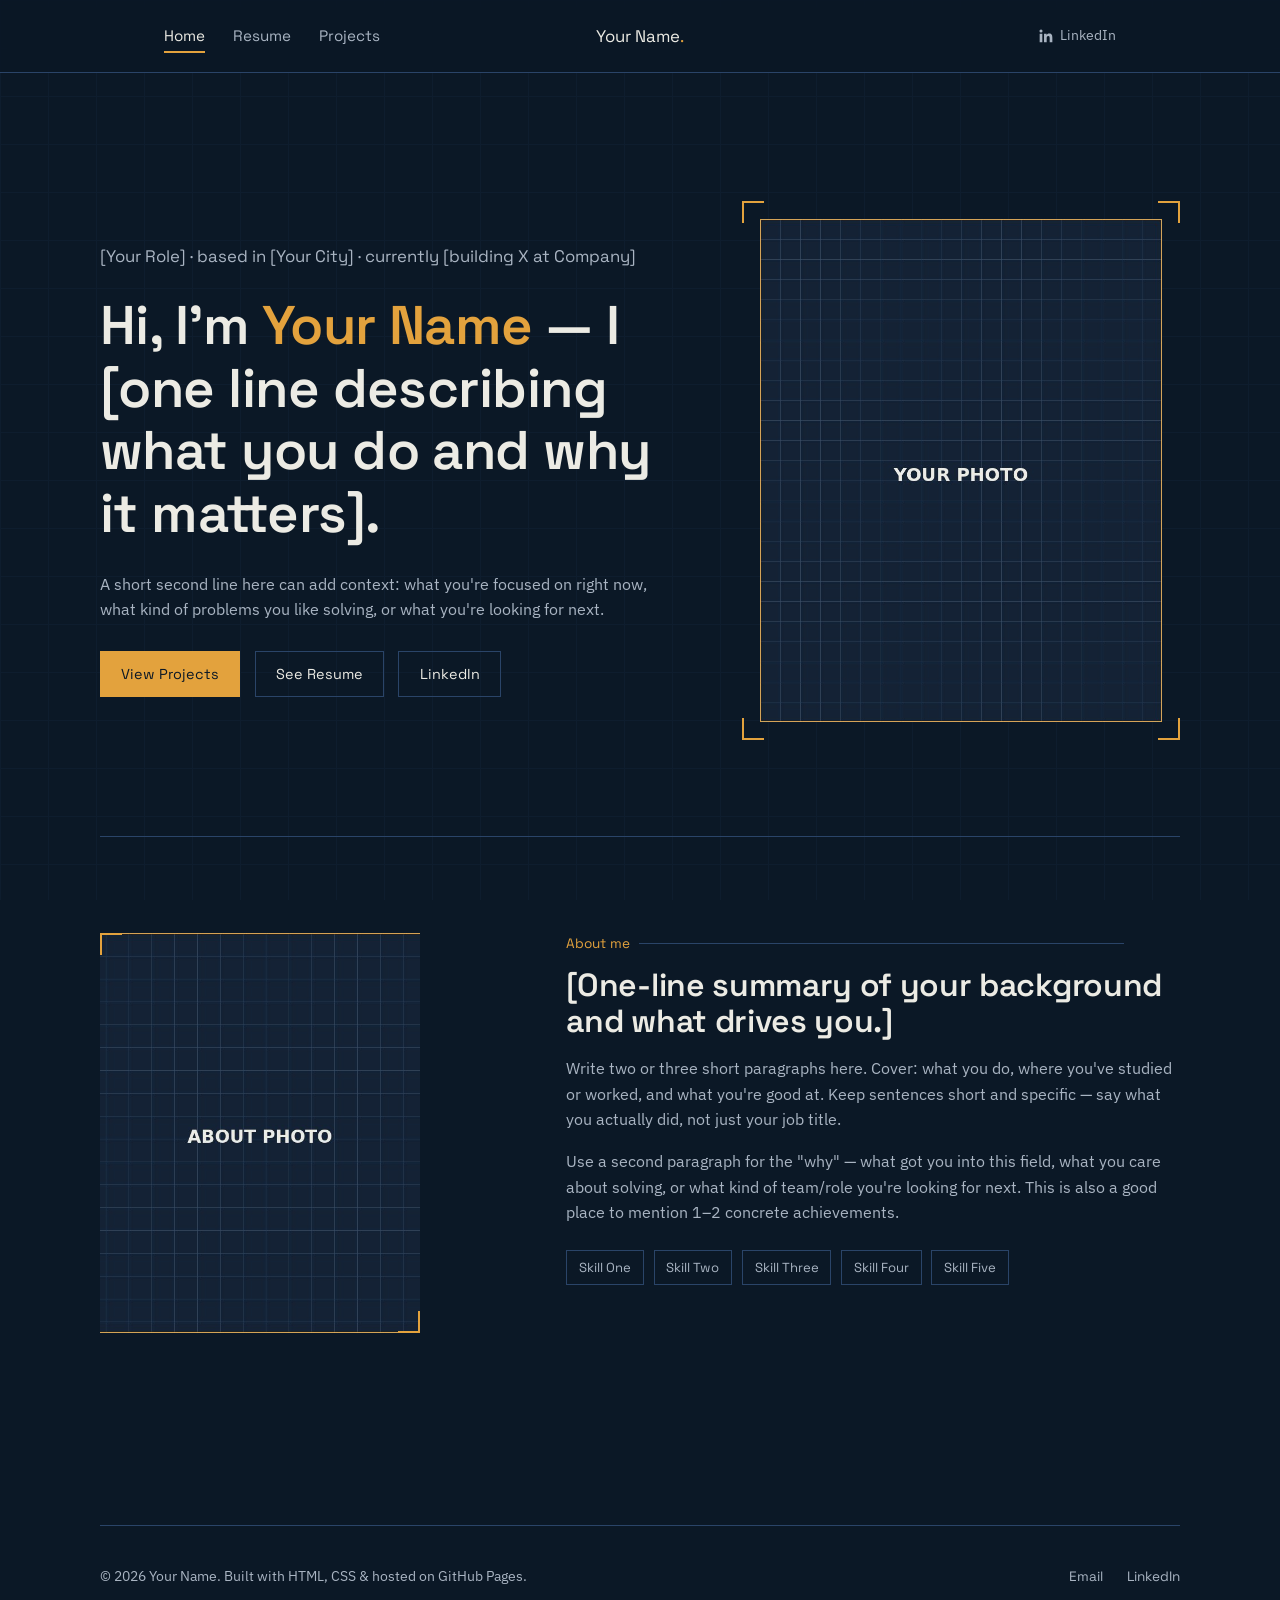
==== index.html @ 31d23232 "Update index.html" ====
<!DOCTYPE html>
<html lang="en">
<head>
<meta charset="UTF-8" />
<meta name="viewport" content="width=device-width, initial-scale=1" />
<!-- EDIT: page title + meta description -->
<title>Jonathan Acosta — Portfolio</title>
<meta name="description" content="Your Name is a [Your Role] based in [Your City]." />
<link rel="preconnect" href="https://fonts.googleapis.com">
<link rel="preconnect" href="https://fonts.gstatic.com" crossorigin>
<link href="https://fonts.googleapis.com/css2?family=Space+Grotesk:wght@500;600;700&family=IBM+Plex+Sans:wght@400;500&display=swap" rel="stylesheet">
<link rel="stylesheet" href="css/style.css" />
</head>
<body>

<!-- ============ NAV — reused on every page ============ -->
<nav class="site-nav">
  <div class="wrap">
    <button class="nav-toggle" aria-label="Toggle menu" aria-expanded="false">☰</button>
    <ul class="nav-tabs">
      <li><a href="index.html" aria-current="page">Home</a></li>
      <li><a href="resume.html">Resume</a></li>
      <li><a href="projects.html">Projects</a></li>
    </ul>
    <!-- EDIT: your name / site title -->
    <a href="index.html" class="nav-title">Your Name<span>.</span></a>
    <div class="nav-social">
      <!-- EDIT: your LinkedIn URL -->
      <a href="https://www.linkedin.com/in/jonathanacosta22/" target="_blank" rel="noopener">
        <svg viewBox="0 0 24 24"><path d="M20.45 20.45h-3.55v-5.57c0-1.33-.02-3.04-1.85-3.04-1.85 0-2.14 1.45-2.14 2.94v5.67H9.36V9h3.41v1.56h.05c.48-.9 1.64-1.85 3.38-1.85 3.6 0 4.27 2.37 4.27 5.46v6.28zM5.34 7.43a2.06 2.06 0 1 1 0-4.12 2.06 2.06 0 0 1 0 4.12zM7.12 20.45H3.56V9h3.56v11.45z"/></svg>
        <span class="label">LinkedIn</span>
      </a>
      <!-- Optional extra icons — duplicate the block above and swap the path/link if you want GitHub, email, etc. -->
    </div>
  </div>
</nav>

<!-- ============ HERO ============ -->
<header class="hero wrap">
  <div>
    <!-- EDIT: role / location / current focus -->
    <p class="role-line">[Your Role] · based in [Your City] · currently [building X at Company]</p>
    <h1>Hi, I'm <span class="accent">Your Name</span> — I [one line describing what you do and why it matters].</h1>
    <p>
      A short second line here can add context: what you're focused on right now,
      what kind of problems you like solving, or what you're looking for next.
    </p>
    <div class="hero-actions">
      <a class="btn primary" href="projects.html">View Projects</a>
      <a class="btn" href="resume.html">See Resume</a>
      <a class="btn" href="https://www.linkedin.com/in/your-handle/" target="_blank" rel="noopener">LinkedIn</a>
    </div>
  </div>
  <div class="frame">
    <!-- EDIT: swap for your own photo in /images -->
    <img src="images/profile-placeholder.jpg" alt="Portrait of Your Name" />
    <span class="corner tl"></span>
    <span class="corner tr"></span>
    <span class="corner bl"></span>
    <span class="corner br"></span>
  </div>
</header>

<!-- ============ ABOUT ME ============ -->
<section class="about wrap" id="about">
  <div class="frame">
    <!-- EDIT: second photo, or delete this whole .frame div to run text full-width -->
    <img src="images/about-placeholder.jpg" alt="" />
    <span class="corner tl"></span>
    <span class="corner br"></span>
  </div>
  <div class="about-copy">
    <p class="section-label">About me</p>
    <h2>[One-line summary of your background and what drives you.]</h2>
    <p>
      Write two or three short paragraphs here. Cover: what you do, where you've
      studied or worked, and what you're good at. Keep sentences short and
      specific — say what you actually did, not just your job title.
    </p>
    <p>
      Use a second paragraph for the "why" — what got you into this field,
      what you care about solving, or what kind of team/role you're looking for
      next. This is also a good place to mention 1–2 concrete achievements.
    </p>
    <div class="chips">
      <!-- EDIT: swap in your own core skills -->
      <span class="chip">Skill One</span>
      <span class="chip">Skill Two</span>
      <span class="chip">Skill Three</span>
      <span class="chip">Skill Four</span>
      <span class="chip">Skill Five</span>
    </div>
  </div>
</section>

<!-- ============ FOOTER — reused on every page ============ -->
<footer class="site-footer wrap">
  <!-- EDIT: your email + copyright name -->
  <p>© 2026 Your Name. Built with HTML, CSS &amp; hosted on GitHub Pages.</p>
  <div class="footer-links">
    <a href="mailto:you@example.com">Email</a>
    <a href="https://www.linkedin.com/in/your-handle/" target="_blank" rel="noopener">LinkedIn</a>
  </div>
</footer>

<script src="js/script.js"></script>
</body>
</html>
---- css/style.css ----
/* =========================================================
   PORTFOLIO TEMPLATE — STYLESHEET
   Theme: technical drafting / blueprint, built for an
   engineering-style portfolio. Colors, type and spacing
   are all defined as variables below — change them here
   and the whole site updates.
   ========================================================= */

:root {
  /* -- Color -- */
  --navy-900: #0b1826;   /* page background */
  --navy-800: #122238;   /* panels / nav / cards */
  --navy-700: #16283f;   /* hover panels */
  --line:     #2a4468;   /* hairlines, grid, borders */
  --paper:    #ecebe4;   /* primary text */
  --paper-dim:#a9b4c2;   /* secondary text */
  --accent:   #e3a23d;   /* brass accent — links, highlights */
  --accent-dim: #8c6a2b;

  /* -- Type -- */
  --font-display: "Space Grotesk", "Helvetica Neue", Arial, sans-serif;
  --font-body: "IBM Plex Sans", "Helvetica Neue", Arial, sans-serif;

  /* -- Layout -- */
  --maxw: 1080px;
  --gutter: clamp(20px, 5vw, 64px);
}

* { box-sizing: border-box; }

html {
  scroll-behavior: smooth;
}

@media (prefers-reduced-motion: reduce) {
  html { scroll-behavior: auto; }
  * { animation-duration: 0.01ms !important; transition-duration: 0.01ms !important; }
}

body {
  margin: 0;
  background: var(--navy-900);
  color: var(--paper);
  font-family: var(--font-body);
  font-size: 16px;
  line-height: 1.6;
  position: relative;
}

/* faint blueprint grid behind everything */
body::before {
  content: "";
  position: fixed;
  inset: 0;
  z-index: 0;
  pointer-events: none;
  background-image:
    linear-gradient(var(--line) 1px, transparent 1px),
    linear-gradient(90deg, var(--line) 1px, transparent 1px);
  background-size: 48px 48px;
  opacity: 0.12;
}

a { color: inherit; text-decoration: none; }
img { max-width: 100%; display: block; }
ul { list-style: none; margin: 0; padding: 0; }

.wrap {
  max-width: var(--maxw);
  margin: 0 auto;
  padding: 0 var(--gutter);
  position: relative;
  z-index: 1;
}

h1, h2, h3 {
  font-family: var(--font-display);
  font-weight: 600;
  line-height: 1.15;
  margin: 0 0 0.5em;
  letter-spacing: -0.01em;
}

p { margin: 0 0 1em; color: var(--paper-dim); max-width: 62ch; }

.section-label {
  font-family: var(--font-display);
  font-size: 0.85rem;
  color: var(--accent);
  margin: 0 0 0.75rem;
  display: flex;
  align-items: center;
  gap: 0.6em;
}
.section-label::after {
  content: "";
  flex: 1;
  height: 1px;
  background: var(--line);
}

/* keyboard focus visibility */
a:focus-visible,
button:focus-visible {
  outline: 2px solid var(--accent);
  outline-offset: 3px;
}

/* =========================================================
   NAV — Home / Resume / Projects tabs, centered title,
   LinkedIn (and optional icons) top right.
   ========================================================= */

.site-nav {
  position: sticky;
  top: 0;
  z-index: 10;
  background: rgba(11, 24, 38, 0.9);
  backdrop-filter: blur(8px);
  border-bottom: 1px solid var(--line);
}

.site-nav .wrap {
  display: grid;
  grid-template-columns: 1fr auto 1fr;
  align-items: center;
  gap: 1.5rem;
  min-height: 72px;
}

.nav-tabs {
  display: flex;
  gap: 1.75rem;
}

.nav-tabs a {
  font-family: var(--font-display);
  font-size: 0.95rem;
  color: var(--paper-dim);
  padding: 0.4em 0;
  border-bottom: 2px solid transparent;
  transition: color 0.15s ease, border-color 0.15s ease;
}

.nav-tabs a:hover { color: var(--paper); }

.nav-tabs a[aria-current="page"] {
  color: var(--paper);
  border-bottom-color: var(--accent);
}

.nav-title {
  font-family: var(--font-display);
  font-size: 1.05rem;
  text-align: center;
  white-space: nowrap;
  color: var(--paper);
}

.nav-title span { color: var(--accent); }

.nav-social {
  display: flex;
  justify-content: flex-end;
  gap: 1rem;
}

.nav-social a {
  display: inline-flex;
  align-items: center;
  gap: 0.4em;
  font-size: 0.85rem;
  color: var(--paper-dim);
  transition: color 0.15s ease;
}
.nav-social a:hover { color: var(--accent); }
.nav-social svg { width: 18px; height: 18px; fill: currentColor; }

.nav-toggle {
  display: none;
  background: none;
  border: 1px solid var(--line);
  color: var(--paper);
  width: 40px;
  height: 40px;
  align-items: center;
  justify-content: center;
}

/* =========================================================
   HERO (home page)
   ========================================================= */

.hero {
  padding: clamp(64px, 12vw, 128px) 0 clamp(48px, 8vw, 96px);
  display: grid;
  grid-template-columns: 1.3fr 1fr;
  gap: clamp(32px, 6vw, 72px);
  align-items: center;
}

.hero h1 {
  font-size: clamp(2.1rem, 4.4vw, 3.4rem);
  color: var(--paper);
}

.hero h1 .accent { color: var(--accent); }

.hero .role-line {
  font-family: var(--font-display);
  color: var(--paper-dim);
  font-size: 1.05rem;
  margin-bottom: 1.5rem;
}

.hero-actions {
  display: flex;
  flex-wrap: wrap;
  gap: 0.9rem;
  margin-top: 1.75rem;
}

.btn {
  font-family: var(--font-display);
  font-size: 0.9rem;
  padding: 0.75em 1.4em;
  border: 1px solid var(--line);
  color: var(--paper);
  transition: border-color 0.15s ease, color 0.15s ease, background 0.15s ease;
}

.btn:hover {
  border-color: var(--accent);
  color: var(--accent);
}

.btn.primary {
  background: var(--accent);
  border-color: var(--accent);
  color: var(--navy-900);
}
.btn.primary:hover {
  background: transparent;
  color: var(--accent);
}

/* corner-bracket photo frame */
.frame {
  position: relative;
  padding: 18px;
}
.frame img {
  width: 100%;
  aspect-ratio: 4 / 5;
  object-fit: cover;
  filter: grayscale(15%);
}
.frame .corner {
  position: absolute;
  width: 22px;
  height: 22px;
  border: 2px solid var(--accent);
}
.frame .corner.tl { top: 0; left: 0; border-right: none; border-bottom: none; }
.frame .corner.tr { top: 0; right: 0; border-left: none; border-bottom: none; }
.frame .corner.bl { bottom: 0; left: 0; border-right: none; border-top: none; }
.frame .corner.br { bottom: 0; right: 0; border-left: none; border-top: none; }

/* =========================================================
   ABOUT ME
   ========================================================= */

.about {
  padding: clamp(48px, 8vw, 96px) 0;
  border-top: 1px solid var(--line);
  display: grid;
  grid-template-columns: 0.9fr 1.4fr;
  gap: clamp(32px, 6vw, 72px);
  align-items: start;
}

.about .frame { padding: 0; max-width: 320px; }

.about-copy h2 { font-size: clamp(1.5rem, 2.6vw, 2rem); }

.chips {
  display: flex;
  flex-wrap: wrap;
  gap: 0.6rem;
  margin-top: 1.5rem;
}
.chip {
  font-family: var(--font-display);
  font-size: 0.82rem;
  padding: 0.45em 0.9em;
  border: 1px solid var(--line);
  color: var(--paper-dim);
}

/* =========================================================
   RESUME PAGE
   ========================================================= */

.page-header {
  padding: clamp(56px, 10vw, 100px) 0 clamp(32px, 5vw, 56px);
}

.page-header h1 { font-size: clamp(2rem, 4vw, 2.8rem); }

.page-header .lede {
  display: flex;
  justify-content: space-between;
  align-items: flex-end;
  gap: 1.5rem;
  flex-wrap: wrap;
}

.resume-section {
  padding: clamp(32px, 6vw, 56px) 0;
  border-top: 1px solid var(--line);
}

.timeline {
  position: relative;
  margin-top: 1.5rem;
}

.entry {
  display: grid;
  grid-template-columns: 160px 1fr;
  gap: clamp(16px, 4vw, 40px);
  padding: 1.6rem 0;
  border-top: 1px solid var(--line);
}
.entry:first-child { border-top: none; }

.entry .dates {
  font-family: var(--font-display);
  color: var(--accent);
  font-size: 0.88rem;
}

.entry h3 {
  font-size: 1.1rem;
  margin-bottom: 0.15em;
}

.entry .org {
  font-family: var(--font-display);
  color: var(--paper-dim);
  font-size: 0.92rem;
  margin-bottom: 0.6em;
}

.entry ul {
  margin-top: 0.6em;
}
.entry li {
  color: var(--paper-dim);
  position: relative;
  padding-left: 1.1em;
  margin-bottom: 0.4em;
  max-width: 62ch;
}
.entry li::before {
  content: "—";
  position: absolute;
  left: 0;
  color: var(--accent-dim);
}

.skills-grid {
  display: grid;
  grid-template-columns: repeat(auto-fit, minmax(200px, 1fr));
  gap: 2rem;
  margin-top: 1.5rem;
}
.skills-group h3 {
  font-size: 0.95rem;
  color: var(--paper);
  margin-bottom: 0.75em;
}

/* =========================================================
   PROJECTS PAGE
   ========================================================= */

.projects-grid {
  display: grid;
  grid-template-columns: repeat(auto-fit, minmax(280px, 1fr));
  gap: 1px;
  background: var(--line);
  border: 1px solid var(--line);
  margin-top: 2rem;
}

.project-card {
  background: var(--navy-900);
  padding: 1.6rem;
  display: flex;
  flex-direction: column;
  transition: background 0.15s ease;
}
.project-card:hover { background: var(--navy-800); }

.project-card .thumb {
  aspect-ratio: 16 / 10;
  overflow: hidden;
  margin-bottom: 1.1rem;
  border: 1px solid var(--line);
}
.project-card .thumb img {
  width: 100%;
  height: 100%;
  object-fit: cover;
}

.project-card h3 { font-size: 1.05rem; margin-bottom: 0.4em; }

.project-card .tags {
  display: flex;
  flex-wrap: wrap;
  gap: 0.4rem;
  margin: 0.7rem 0 0.9rem;
}
.project-card .tags span {
  font-family: var(--font-display);
  font-size: 0.72rem;
  color: var(--paper-dim);
  border: 1px solid var(--line);
  padding: 0.2em 0.6em;
}

.project-card .learn-more {
  margin-top: auto;
  font-family: var(--font-display);
  font-size: 0.88rem;
  color: var(--accent);
  padding-top: 0.6rem;
}

/* =========================================================
   FOOTER
   ========================================================= */

.site-footer {
  border-top: 1px solid var(--line);
  padding: 2.5rem 0 3rem;
  margin-top: clamp(48px, 8vw, 96px);
  display: flex;
  justify-content: space-between;
  align-items: center;
  flex-wrap: wrap;
  gap: 1rem;
}

.site-footer p { margin: 0; font-size: 0.85rem; }

.footer-links {
  display: flex;
  gap: 1.5rem;
}
.footer-links a {
  font-family: var(--font-display);
  font-size: 0.85rem;
  color: var(--paper-dim);
}
.footer-links a:hover { color: var(--accent); }

/* =========================================================
   RESPONSIVE
   ========================================================= */

@media (max-width: 820px) {
  .hero, .about { grid-template-columns: 1fr; }
  .about .frame { max-width: 220px; }
  .entry { grid-template-columns: 1fr; gap: 0.4rem; }
}

@media (max-width: 700px) {
  .nav-tabs {
    position: fixed;
    top: 72px;
    left: 0;
    right: 0;
    background: var(--navy-800);
    border-bottom: 1px solid var(--line);
    flex-direction: column;
    gap: 0;
    padding: 0.5rem var(--gutter) 1rem;
    transform: translateY(-140%);
    transition: transform 0.2s ease;
  }
  .nav-tabs.open { transform: translateY(0); }
  .nav-tabs a { padding: 0.7em 0; border-bottom: 1px solid var(--line); }
  .nav-toggle { display: flex; }
  .site-nav .wrap { grid-template-columns: auto 1fr auto; }
  .nav-title { text-align: left; }
  .nav-social span.label { display: none; }
}
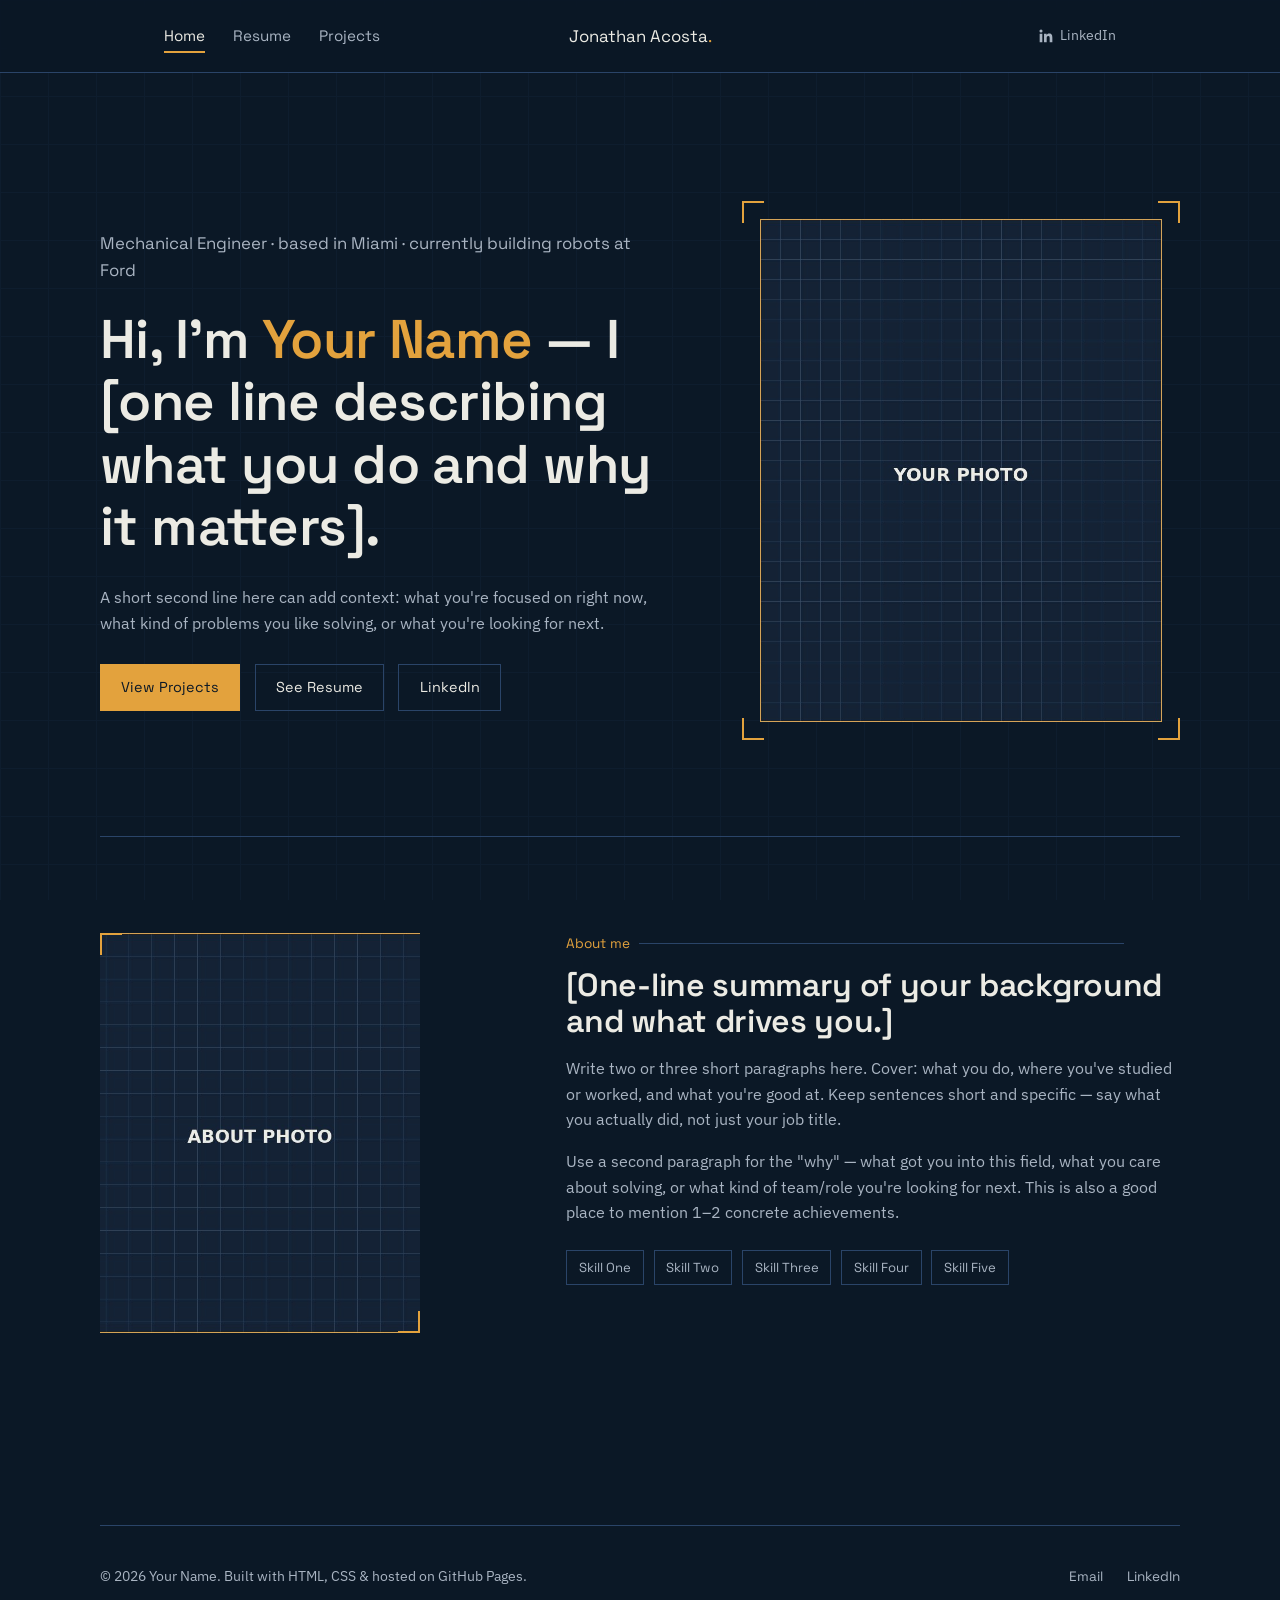
==== commit f876caf3: "Update index.html" ====
--- a/index.html
+++ b/index.html
@@ -5,7 +5,7 @@
 <meta name="viewport" content="width=device-width, initial-scale=1" />
 <!-- EDIT: page title + meta description -->
 <title>Jonathan Acosta — Portfolio</title>
-<meta name="description" content="Your Name is a [Your Role] based in [Your City]." />
+<meta name="description" content="Jonathan Acosta is a [Mechanical Engineer] based in [Miami]." />
 <link rel="preconnect" href="https://fonts.googleapis.com">
 <link rel="preconnect" href="https://fonts.gstatic.com" crossorigin>
 <link href="https://fonts.googleapis.com/css2?family=Space+Grotesk:wght@500;600;700&family=IBM+Plex+Sans:wght@400;500&display=swap" rel="stylesheet">
@@ -23,7 +23,7 @@
       <li><a href="projects.html">Projects</a></li>
     </ul>
     <!-- EDIT: your name / site title -->
-    <a href="index.html" class="nav-title">Your Name<span>.</span></a>
+    <a href="index.html" class="nav-title">Jonathan Acosta<span>.</span></a>
     <div class="nav-social">
       <!-- EDIT: your LinkedIn URL -->
       <a href="https://www.linkedin.com/in/jonathanacosta22/" target="_blank" rel="noopener">
@@ -39,7 +39,7 @@
 <header class="hero wrap">
   <div>
     <!-- EDIT: role / location / current focus -->
-    <p class="role-line">[Your Role] · based in [Your City] · currently [building X at Company]</p>
+    <p class="role-line">Mechanical Engineer · based in Miami · currently building robots at Ford</p>
     <h1>Hi, I'm <span class="accent">Your Name</span> — I [one line describing what you do and why it matters].</h1>
     <p>
       A short second line here can add context: what you're focused on right now,
@@ -98,8 +98,8 @@
   <!-- EDIT: your email + copyright name -->
   <p>© 2026 Your Name. Built with HTML, CSS &amp; hosted on GitHub Pages.</p>
   <div class="footer-links">
-    <a href="mailto:you@example.com">Email</a>
-    <a href="https://www.linkedin.com/in/your-handle/" target="_blank" rel="noopener">LinkedIn</a>
+    <a href="mailto:acostajo22@gmail.com">Email</a>
+    <a href="https://www.linkedin.com/in/jonathanacosta22/" target="_blank" rel="noopener">LinkedIn</a>
   </div>
 </footer>
 
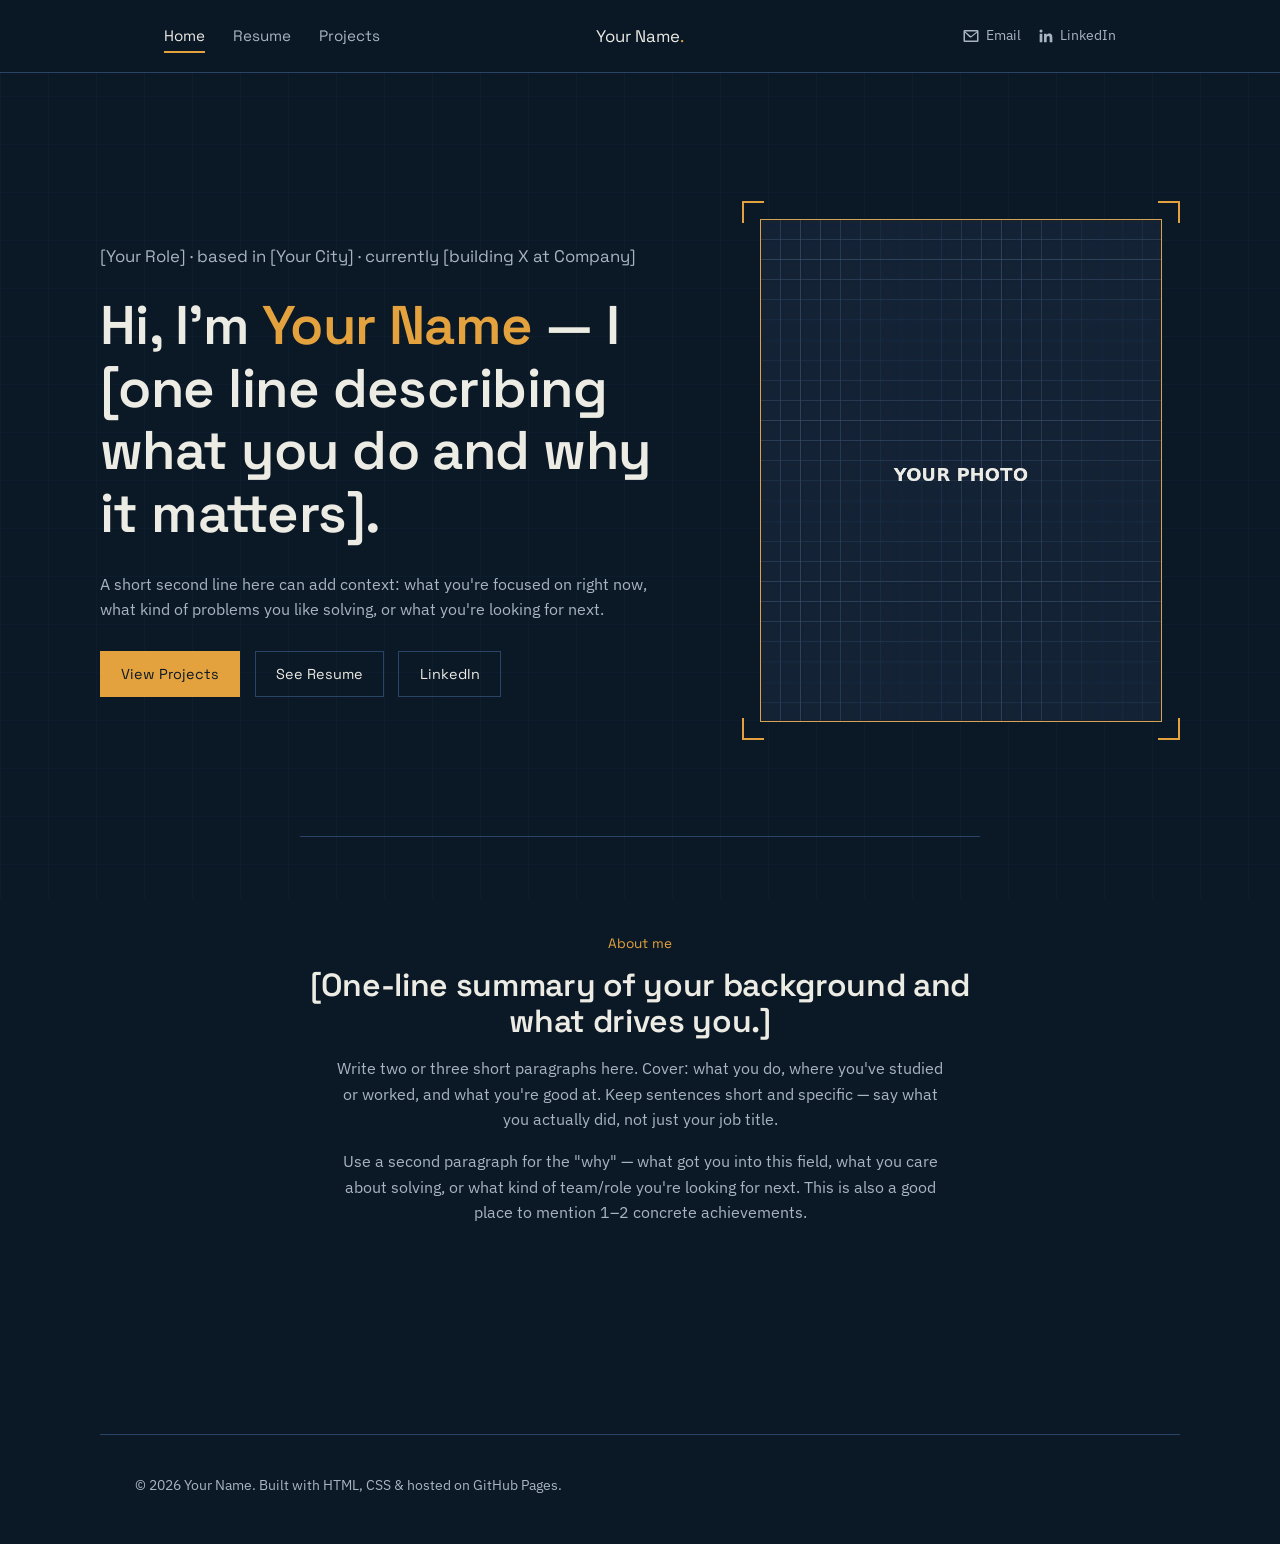
==== commit 9ef1bb76: "Updated" ====
--- a/index.html
+++ b/index.html
@@ -4,8 +4,8 @@
 <meta charset="UTF-8" />
 <meta name="viewport" content="width=device-width, initial-scale=1" />
 <!-- EDIT: page title + meta description -->
-<title>Jonathan Acosta — Portfolio</title>
-<meta name="description" content="Jonathan Acosta is a [Mechanical Engineer] based in [Miami]." />
+<title>Your Name — Portfolio</title>
+<meta name="description" content="Your Name is a [Your Role] based in [Your City]." />
 <link rel="preconnect" href="https://fonts.googleapis.com">
 <link rel="preconnect" href="https://fonts.gstatic.com" crossorigin>
 <link href="https://fonts.googleapis.com/css2?family=Space+Grotesk:wght@500;600;700&family=IBM+Plex+Sans:wght@400;500&display=swap" rel="stylesheet">
@@ -23,14 +23,19 @@
       <li><a href="projects.html">Projects</a></li>
     </ul>
     <!-- EDIT: your name / site title -->
-    <a href="index.html" class="nav-title">Jonathan Acosta<span>.</span></a>
+    <a href="index.html" class="nav-title">Your Name<span>.</span></a>
     <div class="nav-social">
+      <!-- EDIT: your email address -->
+      <a href="mailto:you@example.com">
+        <svg viewBox="0 0 24 24"><path d="M2 5.5A1.5 1.5 0 0 1 3.5 4h17A1.5 1.5 0 0 1 22 5.5v13a1.5 1.5 0 0 1-1.5 1.5h-17A1.5 1.5 0 0 1 2 18.5v-13zm2.2.5 7.02 5.61a1.2 1.2 0 0 0 1.5 0L19.8 6H4.2zM4 7.76V18h16V7.76l-6.99 5.59a2.7 2.7 0 0 1-3.38 0L4 7.76z"/></svg>
+        <span class="label">Email</span>
+      </a>
       <!-- EDIT: your LinkedIn URL -->
-      <a href="https://www.linkedin.com/in/jonathanacosta22/" target="_blank" rel="noopener">
+      <a href="https://www.linkedin.com/in/your-handle/" target="_blank" rel="noopener">
         <svg viewBox="0 0 24 24"><path d="M20.45 20.45h-3.55v-5.57c0-1.33-.02-3.04-1.85-3.04-1.85 0-2.14 1.45-2.14 2.94v5.67H9.36V9h3.41v1.56h.05c.48-.9 1.64-1.85 3.38-1.85 3.6 0 4.27 2.37 4.27 5.46v6.28zM5.34 7.43a2.06 2.06 0 1 1 0-4.12 2.06 2.06 0 0 1 0 4.12zM7.12 20.45H3.56V9h3.56v11.45z"/></svg>
         <span class="label">LinkedIn</span>
       </a>
-      <!-- Optional extra icons — duplicate the block above and swap the path/link if you want GitHub, email, etc. -->
+      <!-- Optional extra icons — duplicate a block above and swap the path/link if you want GitHub, etc. -->
     </div>
   </div>
 </nav>
@@ -39,7 +44,7 @@
 <header class="hero wrap">
   <div>
     <!-- EDIT: role / location / current focus -->
-    <p class="role-line">Mechanical Engineer · based in Miami · currently building robots at Ford</p>
+    <p class="role-line">[Your Role] · based in [Your City] · currently [building X at Company]</p>
     <h1>Hi, I'm <span class="accent">Your Name</span> — I [one line describing what you do and why it matters].</h1>
     <p>
       A short second line here can add context: what you're focused on right now,
@@ -63,12 +68,6 @@
 
 <!-- ============ ABOUT ME ============ -->
 <section class="about wrap" id="about">
-  <div class="frame">
-    <!-- EDIT: second photo, or delete this whole .frame div to run text full-width -->
-    <img src="images/about-placeholder.jpg" alt="" />
-    <span class="corner tl"></span>
-    <span class="corner br"></span>
-  </div>
   <div class="about-copy">
     <p class="section-label">About me</p>
     <h2>[One-line summary of your background and what drives you.]</h2>
@@ -82,25 +81,13 @@
       what you care about solving, or what kind of team/role you're looking for
       next. This is also a good place to mention 1–2 concrete achievements.
     </p>
-    <div class="chips">
-      <!-- EDIT: swap in your own core skills -->
-      <span class="chip">Skill One</span>
-      <span class="chip">Skill Two</span>
-      <span class="chip">Skill Three</span>
-      <span class="chip">Skill Four</span>
-      <span class="chip">Skill Five</span>
-    </div>
   </div>
 </section>
 
 <!-- ============ FOOTER — reused on every page ============ -->
 <footer class="site-footer wrap">
-  <!-- EDIT: your email + copyright name -->
+  <!-- EDIT: your copyright name -->
   <p>© 2026 Your Name. Built with HTML, CSS &amp; hosted on GitHub Pages.</p>
-  <div class="footer-links">
-    <a href="mailto:acostajo22@gmail.com">Email</a>
-    <a href="https://www.linkedin.com/in/jonathanacosta22/" target="_blank" rel="noopener">LinkedIn</a>
-  </div>
 </footer>
 
 <script src="js/script.js"></script>
--- a/css/style.css
+++ b/css/style.css
@@ -273,21 +273,23 @@
 .about {
   padding: clamp(48px, 8vw, 96px) 0;
   border-top: 1px solid var(--line);
-  display: grid;
-  grid-template-columns: 0.9fr 1.4fr;
-  gap: clamp(32px, 6vw, 72px);
-  align-items: start;
-}
-
-.about .frame { padding: 0; max-width: 320px; }
+  max-width: 680px;
+  margin: 0 auto;
+  text-align: center;
+}
+
+.about .section-label { justify-content: center; }
+.about .section-label::after { display: none; }
 
 .about-copy h2 { font-size: clamp(1.5rem, 2.6vw, 2rem); }
+.about-copy p { margin-left: auto; margin-right: auto; }
 
 .chips {
   display: flex;
   flex-wrap: wrap;
   gap: 0.6rem;
   margin-top: 1.5rem;
+  justify-content: center;
 }
 .chip {
   font-family: var(--font-display);
@@ -440,6 +442,160 @@
 }
 
 /* =========================================================
+   PROJECTS — company dropdown + detailed entry format + gallery
+   ========================================================= */
+
+.company-select-wrap {
+  margin: 2rem 0 0.5rem;
+}
+
+.company-select-wrap label {
+  display: block;
+  font-family: var(--font-display);
+  font-size: 0.82rem;
+  color: var(--paper-dim);
+  margin-bottom: 0.5rem;
+}
+
+.company-select {
+  font-family: var(--font-display);
+  font-size: 1rem;
+  color: var(--paper);
+  background: var(--navy-800);
+  border: 1px solid var(--line);
+  padding: 0.75em 1em;
+  min-width: 260px;
+  max-width: 100%;
+  appearance: none;
+  -webkit-appearance: none;
+  background-image: linear-gradient(45deg, transparent 50%, var(--accent) 50%), linear-gradient(135deg, var(--accent) 50%, transparent 50%);
+  background-position: calc(100% - 20px) center, calc(100% - 15px) center;
+  background-size: 5px 5px, 5px 5px;
+  background-repeat: no-repeat;
+}
+.company-select:focus-visible {
+  outline: 2px solid var(--accent);
+  outline-offset: 2px;
+}
+
+.tab-panel { display: none; }
+.tab-panel.active { display: block; }
+
+.project-entry {
+  padding: clamp(28px, 5vw, 48px) 0;
+  border-top: 1px solid var(--line);
+}
+.project-entry:first-of-type { border-top: none; padding-top: clamp(16px, 3vw, 24px); }
+
+.project-entry h3 {
+  font-size: clamp(1.05rem, 2vw, 1.3rem);
+  text-decoration: underline;
+  text-decoration-color: var(--accent-dim);
+  text-underline-offset: 4px;
+  margin-bottom: 1.1rem;
+}
+
+/* Carousel — used for project-entry photos and gallery photos.
+   Shows one image at a time with prev/next arrows and a counter. */
+.carousel {
+  position: relative;
+  border: 1px solid var(--line);
+  background: var(--navy-800);
+  margin-bottom: 1.5rem;
+}
+.project-entry .carousel { margin-bottom: 1.5rem; }
+.gallery-section .carousel { max-width: 480px; margin: 1.5rem 0 0; }
+
+.carousel-track {
+  position: relative;
+  aspect-ratio: 4 / 3;
+  overflow: hidden;
+}
+.carousel-slide {
+  position: absolute;
+  inset: 0;
+  width: 100%;
+  height: 100%;
+  object-fit: cover;
+  opacity: 0;
+  visibility: hidden;
+  transition: opacity 0.25s ease;
+}
+.carousel-slide.active {
+  opacity: 1;
+  visibility: visible;
+}
+
+.carousel-btn {
+  position: absolute;
+  top: 50%;
+  transform: translateY(-50%);
+  width: 34px;
+  height: 34px;
+  display: flex;
+  align-items: center;
+  justify-content: center;
+  background: rgba(11, 24, 38, 0.7);
+  border: 1px solid var(--accent);
+  color: var(--paper);
+  font-family: var(--font-display);
+  font-size: 1.15rem;
+  line-height: 1;
+  cursor: pointer;
+  transition: background 0.15s ease, color 0.15s ease;
+  z-index: 2;
+}
+.carousel-btn:hover { background: var(--accent); color: var(--navy-900); }
+.carousel-btn.prev { left: 10px; }
+.carousel-btn.next { right: 10px; }
+
+.carousel-counter {
+  position: absolute;
+  bottom: 10px;
+  right: 12px;
+  font-family: var(--font-display);
+  font-size: 0.76rem;
+  color: var(--paper);
+  background: rgba(11, 24, 38, 0.7);
+  border: 1px solid var(--line);
+  padding: 0.2em 0.55em;
+  z-index: 2;
+}
+
+.project-meta p { max-width: 68ch; }
+.project-meta p strong {
+  font-family: var(--font-display);
+  color: var(--paper);
+}
+
+.project-meta h4 {
+  font-family: var(--font-display);
+  font-size: 0.92rem;
+  color: var(--paper);
+  margin: 1.1rem 0 0.5rem;
+}
+
+.project-meta ul { margin: 0 0 1rem; }
+.project-meta li {
+  color: var(--paper-dim);
+  position: relative;
+  padding-left: 1.1em;
+  margin-bottom: 0.4em;
+  max-width: 62ch;
+}
+.project-meta li::before {
+  content: "—";
+  position: absolute;
+  left: 0;
+  color: var(--accent-dim);
+}
+
+.gallery-section {
+  padding: clamp(28px, 5vw, 48px) 0 clamp(40px, 6vw, 64px);
+  border-top: 1px solid var(--line);
+}
+
+/* =========================================================
    FOOTER
    ========================================================= */
 
@@ -447,25 +603,10 @@
   border-top: 1px solid var(--line);
   padding: 2.5rem 0 3rem;
   margin-top: clamp(48px, 8vw, 96px);
-  display: flex;
-  justify-content: space-between;
-  align-items: center;
-  flex-wrap: wrap;
-  gap: 1rem;
+  text-align: center;
 }
 
 .site-footer p { margin: 0; font-size: 0.85rem; }
-
-.footer-links {
-  display: flex;
-  gap: 1.5rem;
-}
-.footer-links a {
-  font-family: var(--font-display);
-  font-size: 0.85rem;
-  color: var(--paper-dim);
-}
-.footer-links a:hover { color: var(--accent); }
 
 /* =========================================================
    RESPONSIVE
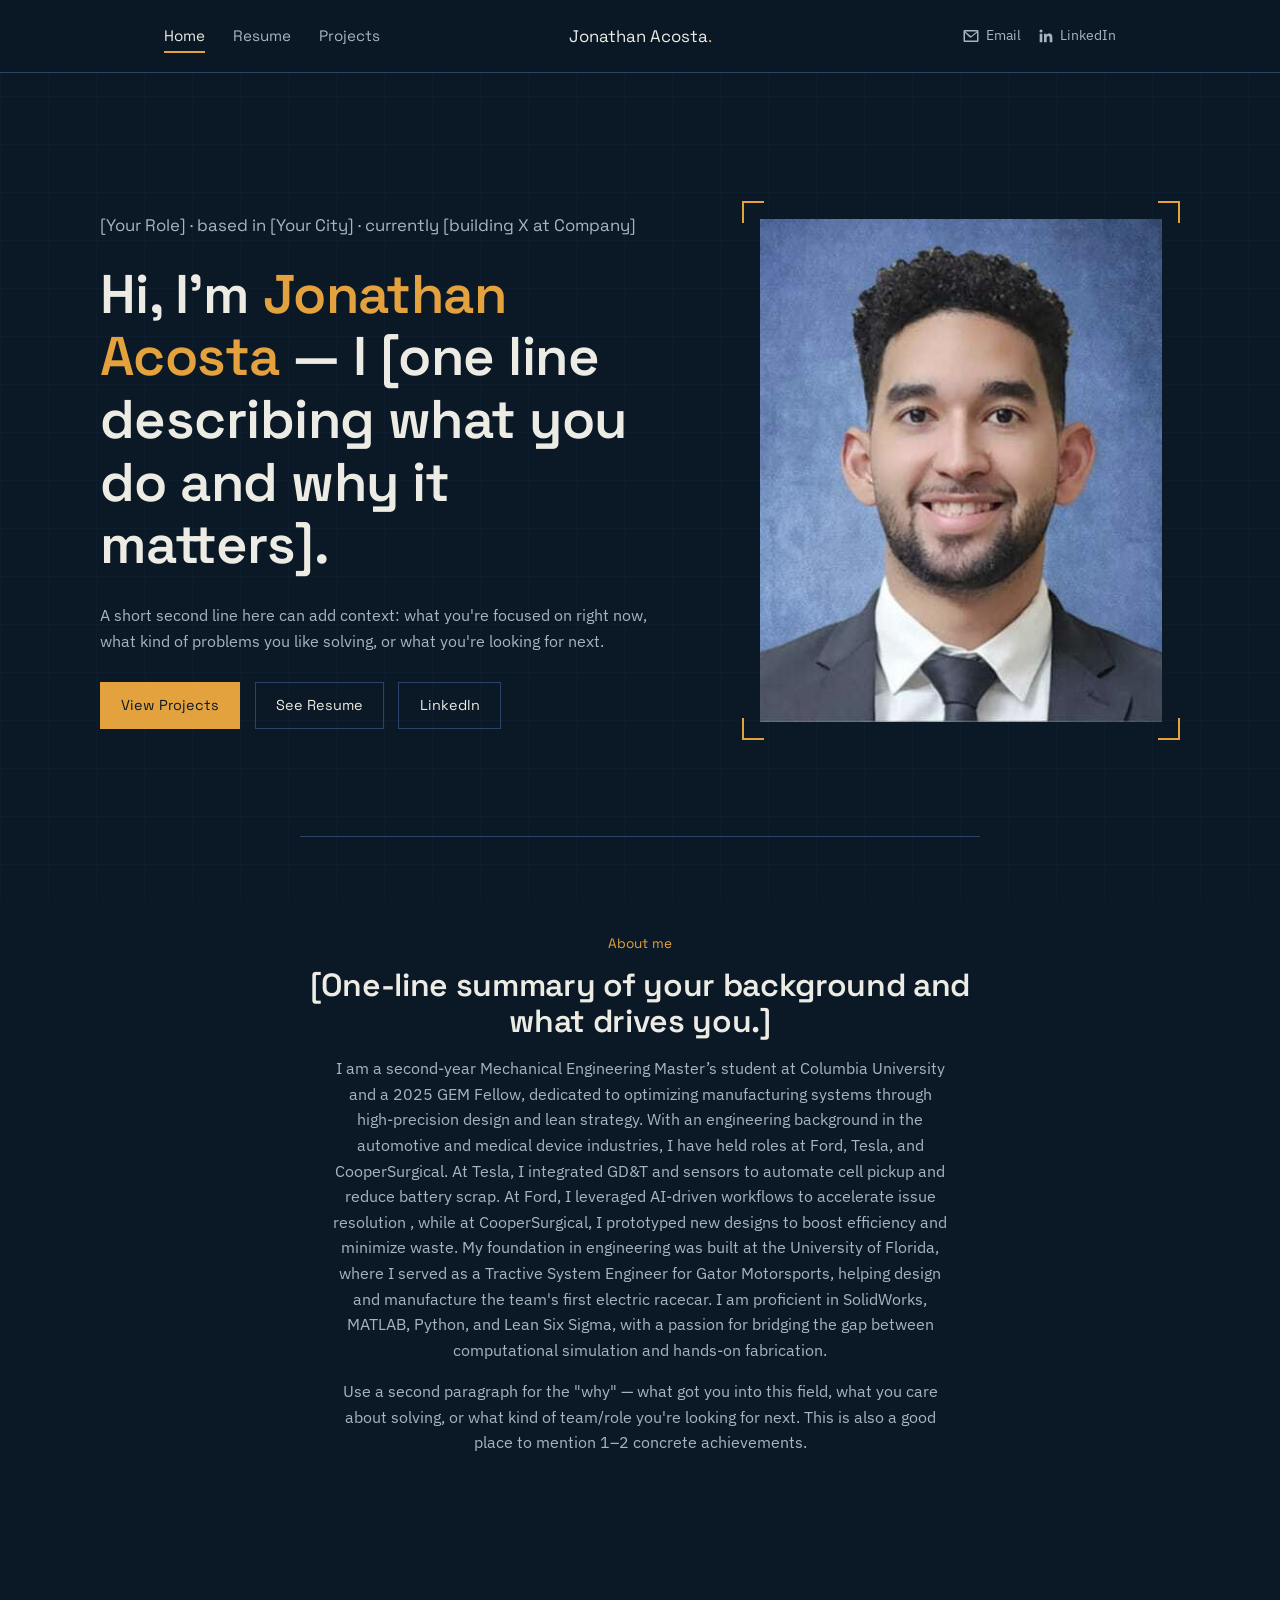
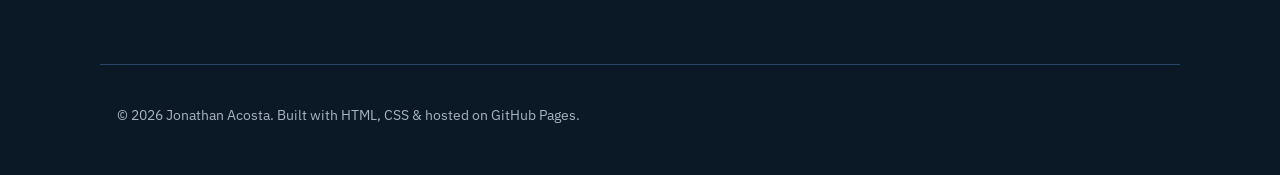
==== commit 522d66b7: "Resume Updates" ====
--- a/index.html
+++ b/index.html
@@ -4,8 +4,8 @@
 <meta charset="UTF-8" />
 <meta name="viewport" content="width=device-width, initial-scale=1" />
 <!-- EDIT: page title + meta description -->
-<title>Your Name — Portfolio</title>
-<meta name="description" content="Your Name is a [Your Role] based in [Your City]." />
+<title>Jonathan Acosta — Portfolio</title>
+<meta name="description" content="Jonathan Acosta is a [Your Role] based in [Your City]." />
 <link rel="preconnect" href="https://fonts.googleapis.com">
 <link rel="preconnect" href="https://fonts.gstatic.com" crossorigin>
 <link href="https://fonts.googleapis.com/css2?family=Space+Grotesk:wght@500;600;700&family=IBM+Plex+Sans:wght@400;500&display=swap" rel="stylesheet">
@@ -23,15 +23,15 @@
       <li><a href="projects.html">Projects</a></li>
     </ul>
     <!-- EDIT: your name / site title -->
-    <a href="index.html" class="nav-title">Your Name<span>.</span></a>
+    <a href="index.html" class="nav-title">Jonathan Acosta<span>.</span></a>
     <div class="nav-social">
       <!-- EDIT: your email address -->
-      <a href="mailto:you@example.com">
+      <a href="mailto:acostajo22@gmail.com">
         <svg viewBox="0 0 24 24"><path d="M2 5.5A1.5 1.5 0 0 1 3.5 4h17A1.5 1.5 0 0 1 22 5.5v13a1.5 1.5 0 0 1-1.5 1.5h-17A1.5 1.5 0 0 1 2 18.5v-13zm2.2.5 7.02 5.61a1.2 1.2 0 0 0 1.5 0L19.8 6H4.2zM4 7.76V18h16V7.76l-6.99 5.59a2.7 2.7 0 0 1-3.38 0L4 7.76z"/></svg>
         <span class="label">Email</span>
       </a>
       <!-- EDIT: your LinkedIn URL -->
-      <a href="https://www.linkedin.com/in/your-handle/" target="_blank" rel="noopener">
+      <a href="https://www.linkedin.com/in/jonathanacosta22/" target="_blank" rel="noopener">
         <svg viewBox="0 0 24 24"><path d="M20.45 20.45h-3.55v-5.57c0-1.33-.02-3.04-1.85-3.04-1.85 0-2.14 1.45-2.14 2.94v5.67H9.36V9h3.41v1.56h.05c.48-.9 1.64-1.85 3.38-1.85 3.6 0 4.27 2.37 4.27 5.46v6.28zM5.34 7.43a2.06 2.06 0 1 1 0-4.12 2.06 2.06 0 0 1 0 4.12zM7.12 20.45H3.56V9h3.56v11.45z"/></svg>
         <span class="label">LinkedIn</span>
       </a>
@@ -45,7 +45,7 @@
   <div>
     <!-- EDIT: role / location / current focus -->
     <p class="role-line">[Your Role] · based in [Your City] · currently [building X at Company]</p>
-    <h1>Hi, I'm <span class="accent">Your Name</span> — I [one line describing what you do and why it matters].</h1>
+    <h1>Hi, I'm <span class="accent">Jonathan Acosta</span> — I [one line describing what you do and why it matters].</h1>
     <p>
       A short second line here can add context: what you're focused on right now,
       what kind of problems you like solving, or what you're looking for next.
@@ -72,9 +72,9 @@
     <p class="section-label">About me</p>
     <h2>[One-line summary of your background and what drives you.]</h2>
     <p>
-      Write two or three short paragraphs here. Cover: what you do, where you've
-      studied or worked, and what you're good at. Keep sentences short and
-      specific — say what you actually did, not just your job title.
+I am a second-year Mechanical Engineering Master’s student at Columbia University and a 2025 GEM Fellow, dedicated to optimizing manufacturing systems through high-precision design and lean strategy. 
+With an engineering background in the automotive and medical device industries, I have held roles at Ford, Tesla, and CooperSurgical. At Tesla, I integrated GD&T and sensors to automate cell pickup and reduce battery scrap. At Ford, I leveraged AI-driven workflows to accelerate issue resolution , while at CooperSurgical, I prototyped new designs to boost efficiency and minimize waste.
+My foundation in engineering was built at the University of Florida, where I served as a Tractive System Engineer for Gator Motorsports, helping design and manufacture the team's first electric racecar. I am proficient in SolidWorks, MATLAB, Python, and Lean Six Sigma, with a passion for bridging the gap between computational simulation and hands-on fabrication.
     </p>
     <p>
       Use a second paragraph for the "why" — what got you into this field,
@@ -87,7 +87,7 @@
 <!-- ============ FOOTER — reused on every page ============ -->
 <footer class="site-footer wrap">
   <!-- EDIT: your copyright name -->
-  <p>© 2026 Your Name. Built with HTML, CSS &amp; hosted on GitHub Pages.</p>
+  <p>© 2026 Jonathan Acosta. Built with HTML, CSS &amp; hosted on GitHub Pages.</p>
 </footer>
 
 <script src="js/script.js"></script>
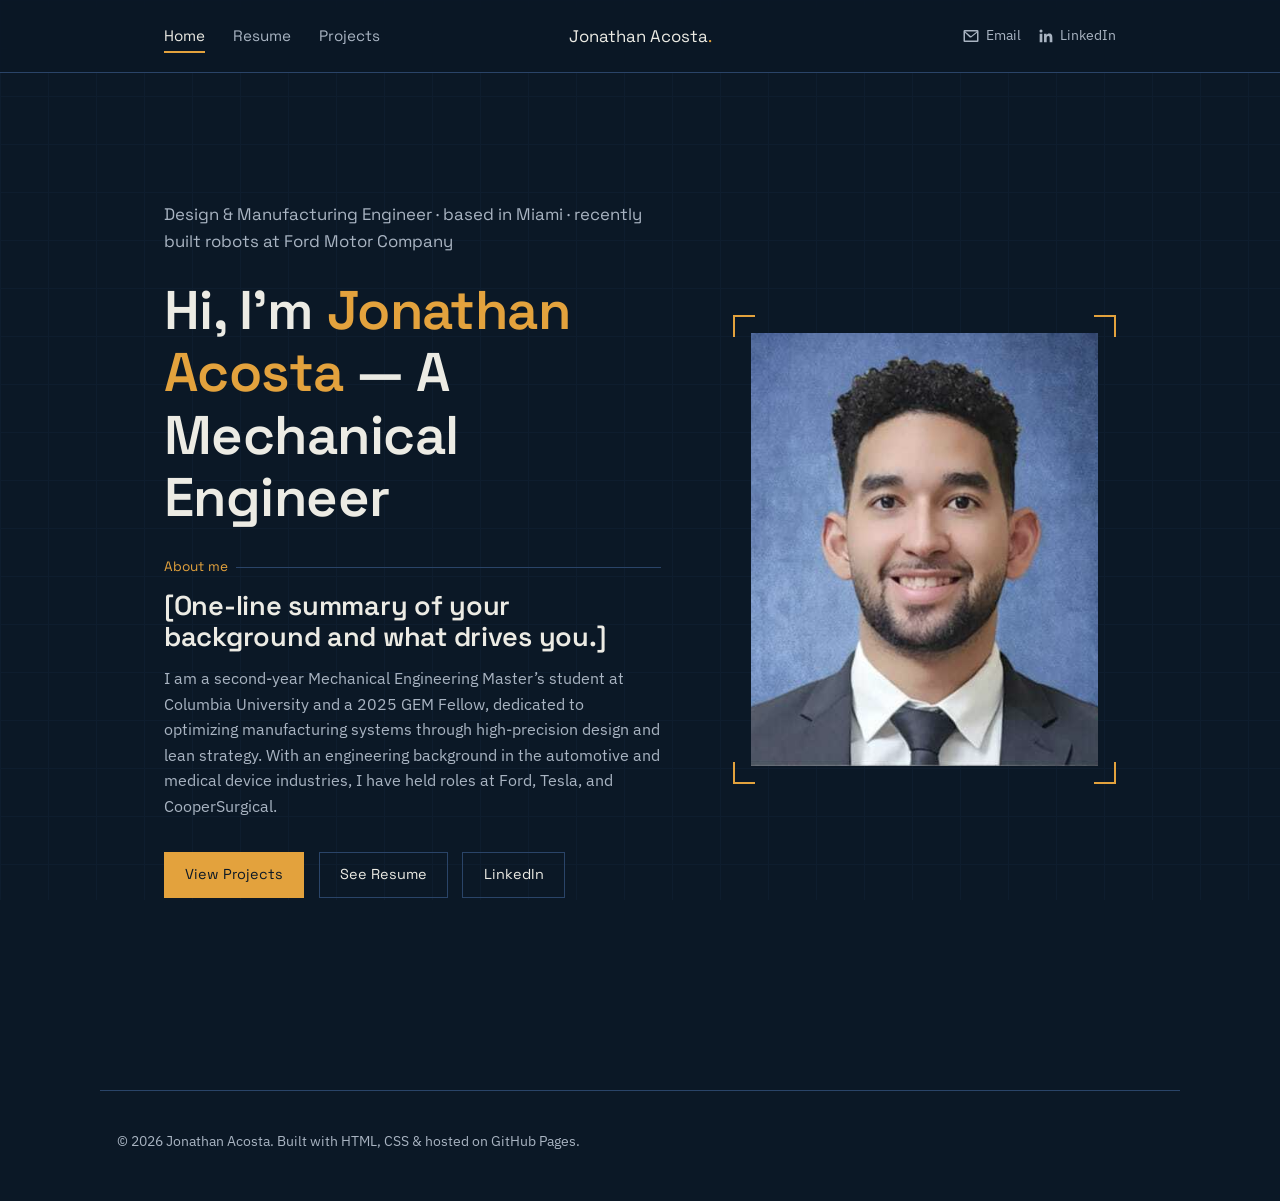
==== commit 29a86367: "Formatting Improvements" ====
--- a/index.html
+++ b/index.html
@@ -35,7 +35,6 @@
         <svg viewBox="0 0 24 24"><path d="M20.45 20.45h-3.55v-5.57c0-1.33-.02-3.04-1.85-3.04-1.85 0-2.14 1.45-2.14 2.94v5.67H9.36V9h3.41v1.56h.05c.48-.9 1.64-1.85 3.38-1.85 3.6 0 4.27 2.37 4.27 5.46v6.28zM5.34 7.43a2.06 2.06 0 1 1 0-4.12 2.06 2.06 0 0 1 0 4.12zM7.12 20.45H3.56V9h3.56v11.45z"/></svg>
         <span class="label">LinkedIn</span>
       </a>
-      <!-- Optional extra icons — duplicate a block above and swap the path/link if you want GitHub, etc. -->
     </div>
   </div>
 </nav>
@@ -44,45 +43,33 @@
 <header class="hero wrap">
   <div>
     <!-- EDIT: role / location / current focus -->
-    <p class="role-line">[Your Role] · based in [Your City] · currently [building X at Company]</p>
-    <h1>Hi, I'm <span class="accent">Jonathan Acosta</span> — I [one line describing what you do and why it matters].</h1>
-    <p>
-      A short second line here can add context: what you're focused on right now,
-      what kind of problems you like solving, or what you're looking for next.
-    </p>
+    <p class="role-line">Design & Manufacturing Engineer · based in Miami · recently built robots at Ford Motor Company</p>
+    <h1>Hi, I'm <span class="accent">Jonathan Acosta</span> — A Mechanical Engineer</h1>
+
+    <div class="about-copy">
+      <p class="section-label">About me</p>
+      <h2>[One-line summary of your background and what drives you.]</h2>
+      <p>
+I am a second-year Mechanical Engineering Master’s student at Columbia University and a 2025 GEM Fellow, dedicated to optimizing manufacturing systems through high-precision design and lean strategy. 
+With an engineering background in the automotive and medical device industries, I have held roles at Ford, Tesla, and CooperSurgical. 
+      </p>
+    </div>
+
     <div class="hero-actions">
       <a class="btn primary" href="projects.html">View Projects</a>
       <a class="btn" href="resume.html">See Resume</a>
-      <a class="btn" href="https://www.linkedin.com/in/your-handle/" target="_blank" rel="noopener">LinkedIn</a>
+      <a class="btn" href="https://www.linkedin.com/in/jonathanacosta22/" target="_blank" rel="noopener">LinkedIn</a>
     </div>
   </div>
   <div class="frame">
     <!-- EDIT: swap for your own photo in /images -->
-    <img src="images/profile-placeholder.jpg" alt="Portrait of Your Name" />
+    <img src="images/profile-placeholder.jpg" alt="Portrait of Jonathan Acosta" />
     <span class="corner tl"></span>
     <span class="corner tr"></span>
     <span class="corner bl"></span>
     <span class="corner br"></span>
   </div>
 </header>
-
-<!-- ============ ABOUT ME ============ -->
-<section class="about wrap" id="about">
-  <div class="about-copy">
-    <p class="section-label">About me</p>
-    <h2>[One-line summary of your background and what drives you.]</h2>
-    <p>
-I am a second-year Mechanical Engineering Master’s student at Columbia University and a 2025 GEM Fellow, dedicated to optimizing manufacturing systems through high-precision design and lean strategy. 
-With an engineering background in the automotive and medical device industries, I have held roles at Ford, Tesla, and CooperSurgical. At Tesla, I integrated GD&T and sensors to automate cell pickup and reduce battery scrap. At Ford, I leveraged AI-driven workflows to accelerate issue resolution , while at CooperSurgical, I prototyped new designs to boost efficiency and minimize waste.
-My foundation in engineering was built at the University of Florida, where I served as a Tractive System Engineer for Gator Motorsports, helping design and manufacture the team's first electric racecar. I am proficient in SolidWorks, MATLAB, Python, and Lean Six Sigma, with a passion for bridging the gap between computational simulation and hands-on fabrication.
-    </p>
-    <p>
-      Use a second paragraph for the "why" — what got you into this field,
-      what you care about solving, or what kind of team/role you're looking for
-      next. This is also a good place to mention 1–2 concrete achievements.
-    </p>
-  </div>
-</section>
 
 <!-- ============ FOOTER — reused on every page ============ -->
 <footer class="site-footer wrap">
@@ -92,4 +79,4 @@
 
 <script src="js/script.js"></script>
 </body>
-</html>
+</html>
--- a/css/style.css
+++ b/css/style.css
@@ -192,7 +192,8 @@
    ========================================================= */
 
 .hero {
-  padding: clamp(64px, 12vw, 128px) 0 clamp(48px, 8vw, 96px);
+  padding-top: clamp(64px, 12vw, 128px);
+  padding-bottom: clamp(48px, 8vw, 96px);
   display: grid;
   grid-template-columns: 1.3fr 1fr;
   gap: clamp(32px, 6vw, 72px);
@@ -270,26 +271,17 @@
    ABOUT ME
    ========================================================= */
 
-.about {
-  padding: clamp(48px, 8vw, 96px) 0;
-  border-top: 1px solid var(--line);
-  max-width: 680px;
-  margin: 0 auto;
-  text-align: center;
-}
-
-.about .section-label { justify-content: center; }
-.about .section-label::after { display: none; }
-
-.about-copy h2 { font-size: clamp(1.5rem, 2.6vw, 2rem); }
-.about-copy p { margin-left: auto; margin-right: auto; }
+.about-copy {
+  margin: 1.5rem 0 2rem;
+}
+
+.about-copy h2 { font-size: clamp(1.3rem, 2.2vw, 1.7rem); }
 
 .chips {
   display: flex;
   flex-wrap: wrap;
   gap: 0.6rem;
   margin-top: 1.5rem;
-  justify-content: center;
 }
 .chip {
   font-family: var(--font-display);
@@ -613,8 +605,7 @@
    ========================================================= */
 
 @media (max-width: 820px) {
-  .hero, .about { grid-template-columns: 1fr; }
-  .about .frame { max-width: 220px; }
+  .hero { grid-template-columns: 1fr; }
   .entry { grid-template-columns: 1fr; gap: 0.4rem; }
 }
 
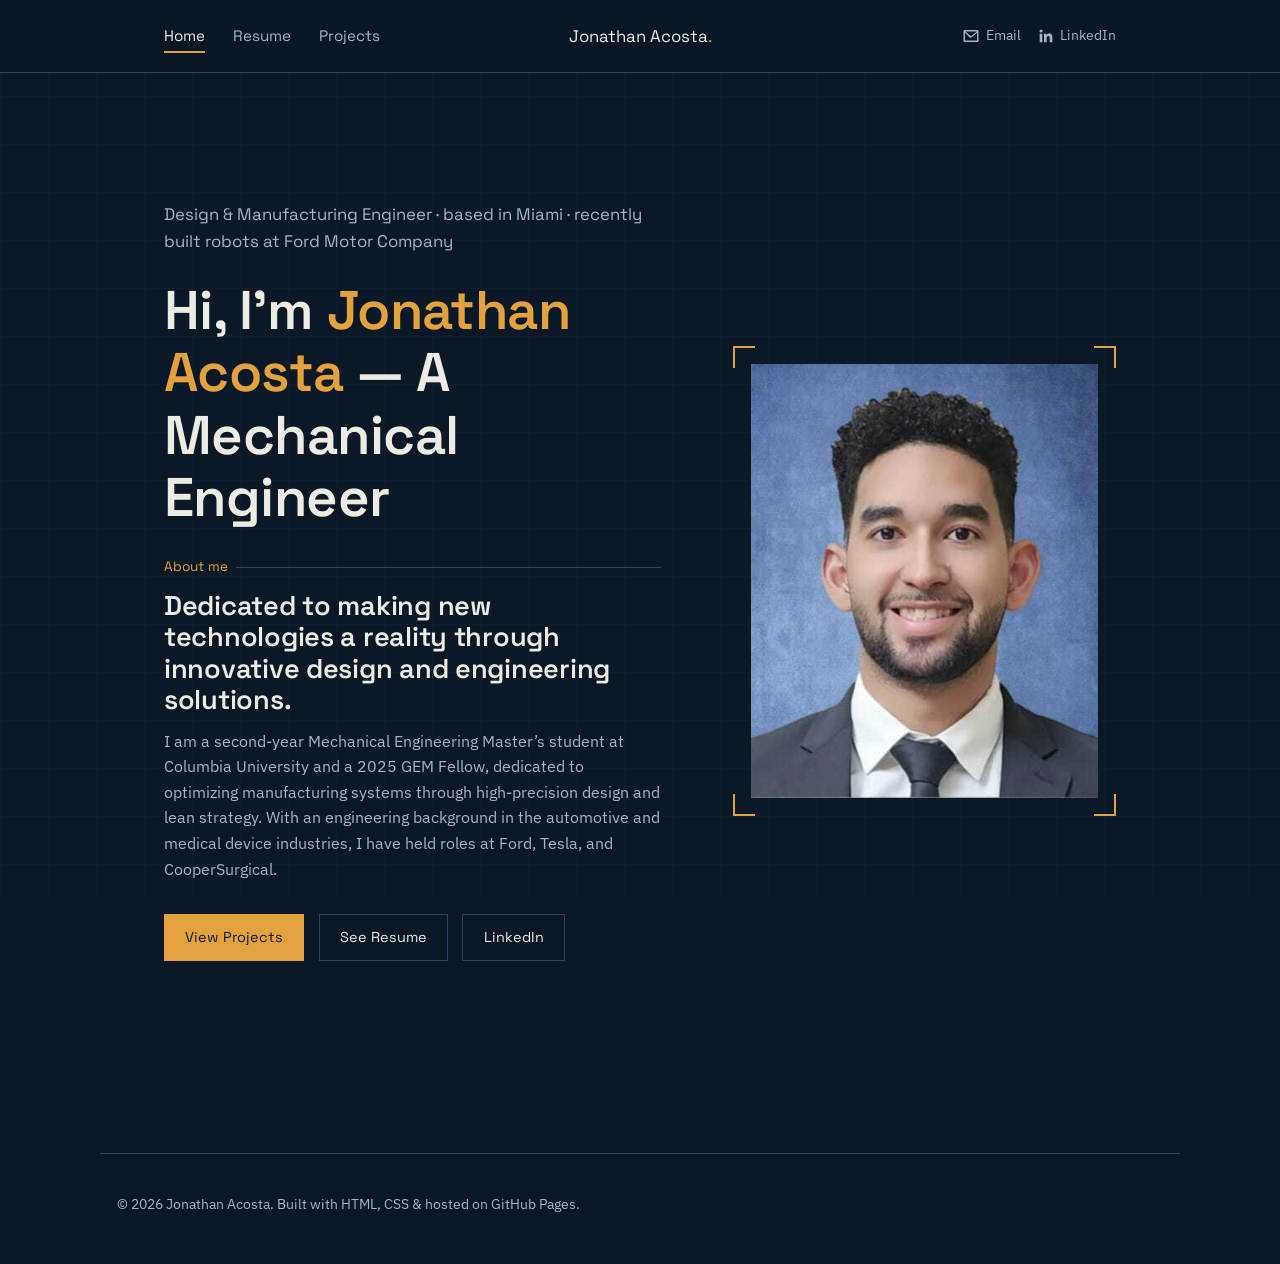
==== commit da5a8d65: "Home_Change" ====
--- a/index.html
+++ b/index.html
@@ -48,7 +48,7 @@
 
     <div class="about-copy">
       <p class="section-label">About me</p>
-      <h2>[One-line summary of your background and what drives you.]</h2>
+      <h2>Dedicated to making new technologies a reality through innovative design and engineering solutions.</h2>
       <p>
 I am a second-year Mechanical Engineering Master’s student at Columbia University and a 2025 GEM Fellow, dedicated to optimizing manufacturing systems through high-precision design and lean strategy. 
 With an engineering background in the automotive and medical device industries, I have held roles at Ford, Tesla, and CooperSurgical. 
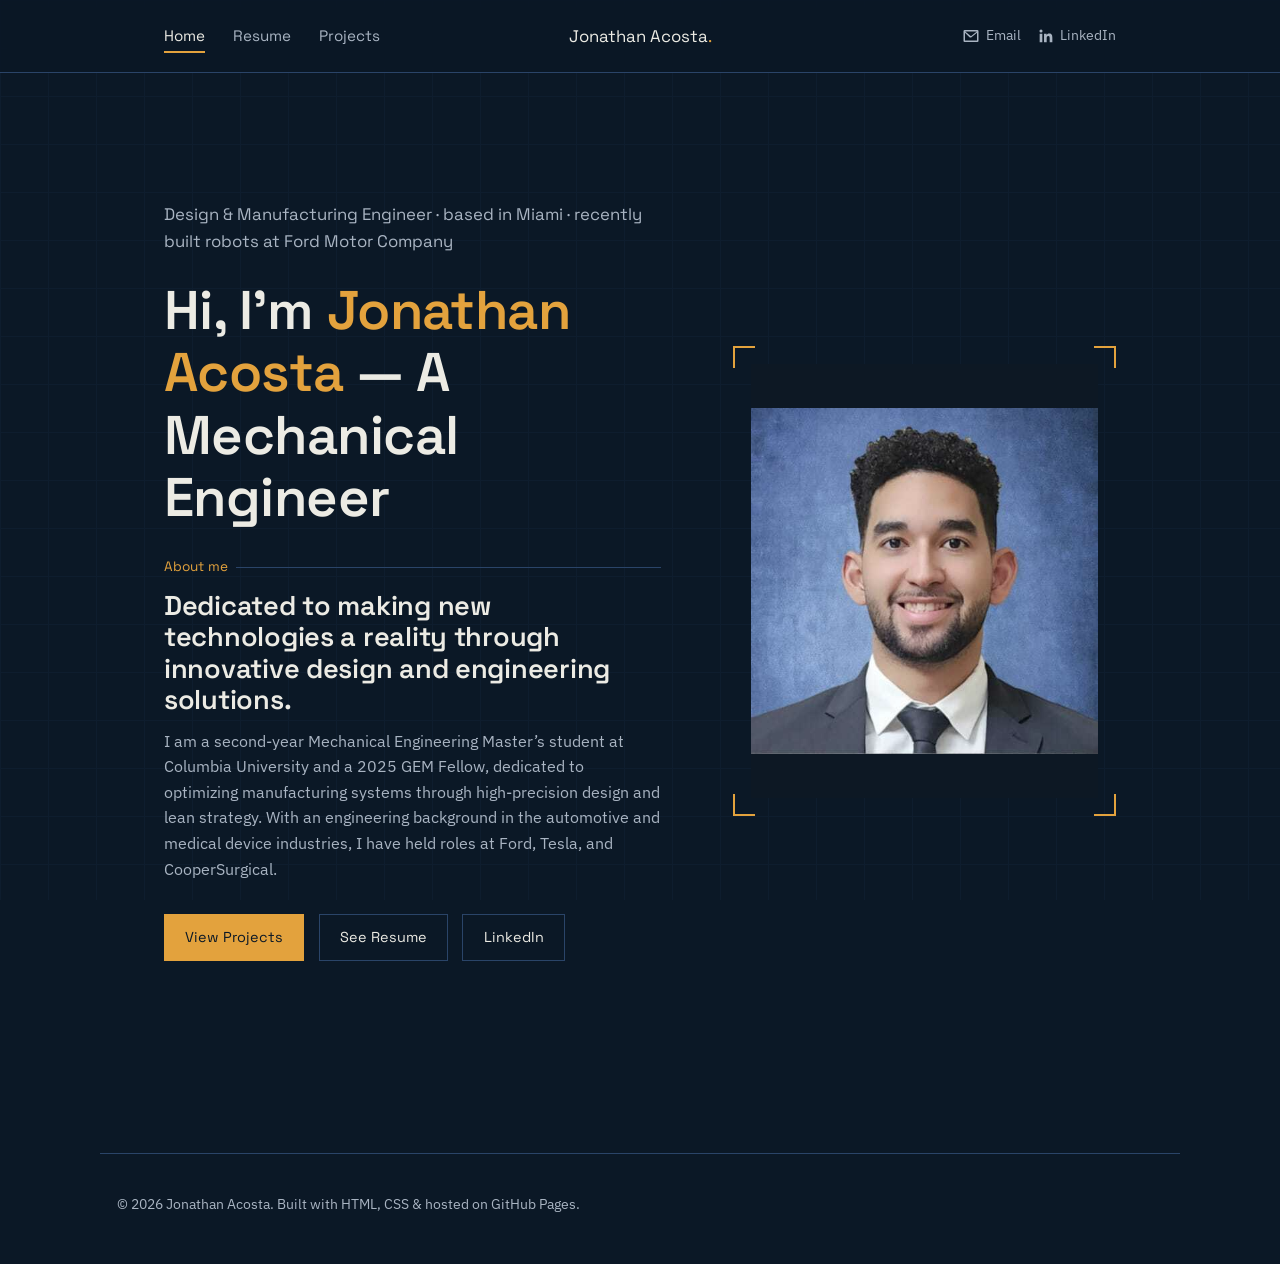
==== commit 475ae388: "Link Descript" ====
--- a/index.html
+++ b/index.html
@@ -5,7 +5,7 @@
 <meta name="viewport" content="width=device-width, initial-scale=1" />
 <!-- EDIT: page title + meta description -->
 <title>Jonathan Acosta — Portfolio</title>
-<meta name="description" content="Jonathan Acosta is a [Your Role] based in [Your City]." />
+<meta name="description" content="Jonathan Acosta is a Design & Manufacturing Engineer based in Miami." />
 <link rel="preconnect" href="https://fonts.googleapis.com">
 <link rel="preconnect" href="https://fonts.gstatic.com" crossorigin>
 <link href="https://fonts.googleapis.com/css2?family=Space+Grotesk:wght@500;600;700&family=IBM+Plex+Sans:wght@400;500&display=swap" rel="stylesheet">
--- a/css/style.css
+++ b/css/style.css
@@ -253,7 +253,8 @@
 .frame img {
   width: 100%;
   aspect-ratio: 4 / 5;
-  object-fit: cover;
+  object-fit: contain; /* Changed from cover */
+  background: var(--navy-900); /* Blends empty space with background */
   filter: grayscale(15%);
 }
 .frame .corner {
@@ -406,7 +407,7 @@
 .project-card .thumb img {
   width: 100%;
   height: 100%;
-  object-fit: cover;
+  object-fit: contain; /* Changed from cover */
 }
 
 .project-card h3 { font-size: 1.05rem; margin-bottom: 0.4em; }
@@ -508,7 +509,7 @@
   inset: 0;
   width: 100%;
   height: 100%;
-  object-fit: cover;
+  object-fit: contain; /* Changed from cover */
   opacity: 0;
   visibility: hidden;
   transition: opacity 0.25s ease;
